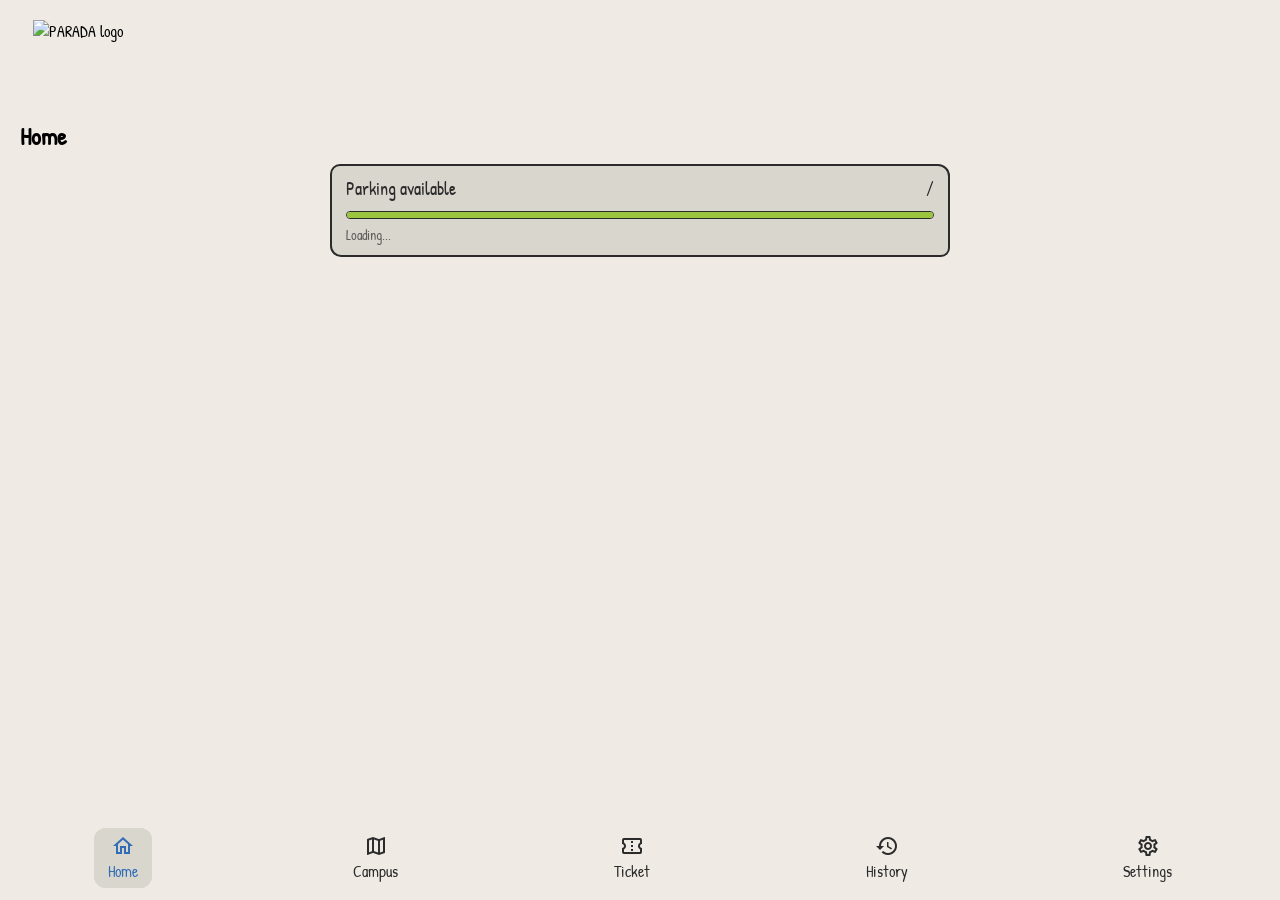
==== index.html @ 35dd61c4 "20" ====
<!DOCTYPE html>
    <head>
        <title>PARADA: Parking Reservation System</title>

        <link rel="stylesheet" href="Design.css">
        <link href="https://fonts.googleapis.com/css2?family=Gochi+Hand&family=Patrick+Hand&display=swap" rel="stylesheet">
        <link rel="stylesheet" href="https://cdnjs.cloudflare.com/ajax/libs/font-awesome/7.3.1/css/all.min.css" crossorigin="anonymous" referrerpolicy="no-referrer">
        <link rel="stylesheet" href="https://fonts.googleapis.com/icon?family=Material+Icons+Outlined">
        <link rel="stylesheet" href="https://fonts.googleapis.com/icon?family=Material+Icons">
        <link rel="icon" type="image/png" href="img/Parada.png">
        <script src="Data.js"></script>

    </head>

    <body>
        <!--HEADER-->
        <div class="header">
            <div class="logo">
                <img src="Parada_icon.png" alt="PARADA logo ">
            </div>
            <div class="notif">
                <i class="fa-regular fa-bell"></i>
            </div>
        </div>

        <!-- MAIN MENU -->
        <main>
            <section id="home" class="page pageActive">
            <h1>Home</h1>
            <div class="slotCard" id="slotCard">
                <div class="slotTop">
                    <span>Parking available</span>
                    <span class="slotCount">
                        <b id="slotAvailable"></b>/<span id="slotTotal"></span>
                    </span>
                </div>
                <div class="slotBar">
                    <div class="slotBarFill" id="slotBarFill"></div>
                </div>
                <span class="slotStatus" id="slotStatus">Loading...</span>
            </div>
        </section>

        <section id="campus" class="page">
            <h1>Campus</h1>
        </section>

        <section id="ticket" class="page">
            <h1>Ticket</h1>
        </section>

        <section id="history" class="page">
            <h1>History</h1>
        </section>

        <section id="settings" class="page">
            <h1>Settings</h1>
        </section>
    </main>

        <!-- NAV BABA -->
    <div class="navLinks">
        <nav>
            <ul>
                <li class="activeNav home">
                    <a href="#home" data-target="home">
                        <i class="material-icons-outlined">home</i>
                        <span>Home</span>
                    </a>
                </li>

                <li class="campus">
                    <a href="#campus" data-target="campus">
                        <i class="material-icons-outlined">map</i>
                        <span>Campus</span>
                    </a>
                </li>

                <li class="ticket">
                    <a href="#ticket" data-target="ticket">
                        <i class="material-icons-outlined">confirmation_number</i>
                        <span>Ticket</span>
                    </a>
                </li>

                <li class="history">
                    <a href="#history" data-target="history">
                        <i class="material-icons-outlined">history</i>
                        <span>History</span>
                    </a>
                </li>

                <li class="settings">
                    <a href="#settings" data-target="settings">
                        <i class="material-icons-outlined">settings</i>
                        <span>Settings</span>
                    </a>
                </li>
            </ul>
        </nav>
    </div>
    </body>
</html>
---- Design.css ----
/* COLOR */
:root {
    --bg: #EFEBE4;
    --warmGray: #D9D6CE;
    --outline: #2B2B2B;
    --blue: #2F6DB5;
    --green: #9BC53D;
    --orange: #E8821E;
    --lightGreen: #DDEBB5;
    --red: #F3C9C4;    /* Para ma-call yung color: "var(--color name here)" */
}

/* MAIN */
* {
    margin: 0;
    padding: 0;
    box-sizing: border-box;
}

html {
    scroll-behavior: smooth;
}

body {
    font-family: 'Patrick Hand', cursive;
    background-color: var(--bg);
}

/* HEADER*/
.header {
    display: flex;
    flex-direction: row;
    justify-content: space-between;
    align-items: center;
    margin: 20px;
    padding: 0;
}

.header .logo {
    margin-left: 13px;
}

.header .logo img {
    height: 80px;
    width: auto;
    display: block;
}

.header .notif {
    padding: 13px;
    font-size: larger;
}

/* PAGE */
.page {
    display: none;
}

.pageActive {
    display: block;
}

main {
    padding: 0 20px 100px;
}

/* NAV BABA */
nav {
    display: flex;
    position: fixed;
    bottom: 0;
    left: 0;
    width: 100%;
    gap: 20px;
    padding: 12px 0;
    justify-content: center;
    background-color: var(--bg);
}

nav ul {
    display: flex;
    flex-direction: row;
    align-items: center;
    justify-content: space-between;
    width: 100%;
}

nav li {
    display: flex;
    list-style: none;
    margin: auto;
}

.navLinks a {
    display: inline-flex;
    flex-direction: column;
    align-items: center;
    gap: 2px;
    padding: 6px 14px;
    border-radius: 12px;
    text-decoration: none;
    color: var(--outline);
}

.navLinks a:hover{
    color: var(--blue);
    background-color: var(--warmGray);
}

.navLinks a:hover i{
    font-family: 'Material Icons';
}

.navLinks li.activeNav a {
    color: var(--blue);
    background-color: var(--warmGray);
    border-radius: 12px;
}

.activeNav {
    color: var(--blue);
    background-color: var(--warmGray);
    border-radius: 12px;
}

/* HOME */
.slotCard {
    padding: 10px 14px;
    background-color: var(--warmGray);
    border: 2px solid var(--outline);
    border-radius: 10px 12px 9px 11px;
    width: 50%;
    min-width: 260px;
    margin: 12px auto 0;
}

.slotTop {
    display: flex;
    justify-content: space-between;
    align-items: baseline;
    font-size: 1.1rem;
    color: var(--outline);
}

.slotCount b {
    font-family: 'Gochi Hand', cursive;
    font-size: 1.5rem;
    font-weight: normal;
}

.slotBar {
    height: 8px;
    margin: 6px 0 4px;
    background-color: var(--bg);
    border: 1.5px solid var(--outline);
    border-radius: 4px;
    overflow: hidden;
}

.slotBarFill {
    height: 100%;
    background-color: var(--green);
}

.slotStatus {
    font-size: 0.9rem;
    color: var(--outline);
    opacity: 0.7;
}

.slotCard.low .slotBarFill  { background-color: var(--orange); }
.slotCard.full              { background-color: var(--red); }
.slotCard.full .slotBarFill { background-color: var(--outline); }
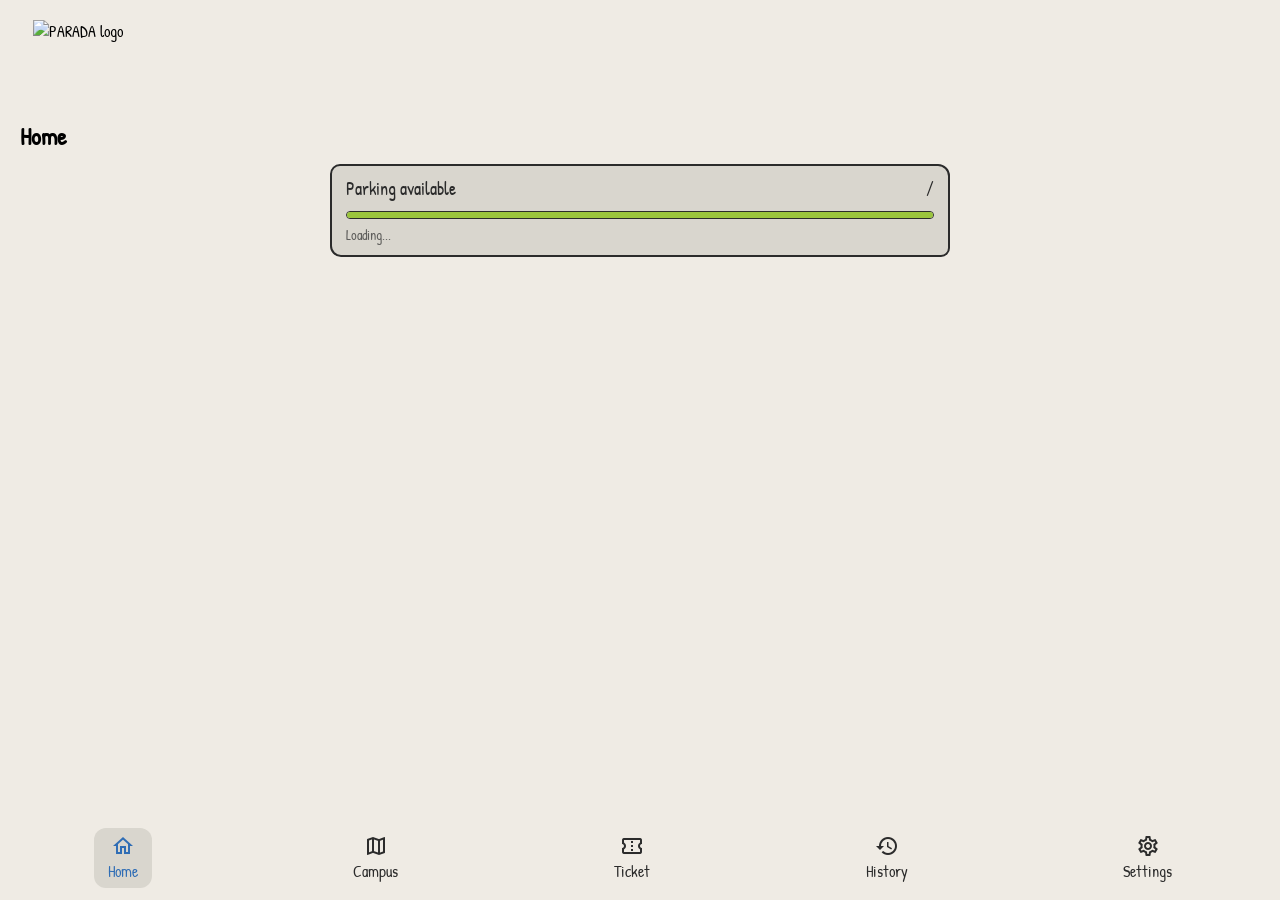
==== commit eb6d1016: "21" ====
--- a/index.html
+++ b/index.html
@@ -62,35 +62,35 @@
     <div class="navLinks">
         <nav>
             <ul>
-                <li class="activeNav home">
+                <li class="navAct activeNav home">
                     <a href="#home" data-target="home">
                         <i class="material-icons-outlined">home</i>
                         <span>Home</span>
                     </a>
                 </li>
 
-                <li class="campus">
+                <li class="navAct campus">
                     <a href="#campus" data-target="campus">
                         <i class="material-icons-outlined">map</i>
                         <span>Campus</span>
                     </a>
                 </li>
 
-                <li class="ticket">
+                <li class="navAct ticket">
                     <a href="#ticket" data-target="ticket">
                         <i class="material-icons-outlined">confirmation_number</i>
                         <span>Ticket</span>
                     </a>
                 </li>
 
-                <li class="history">
+                <li class="navAct history">
                     <a href="#history" data-target="history">
                         <i class="material-icons-outlined">history</i>
                         <span>History</span>
                     </a>
                 </li>
 
-                <li class="settings">
+                <li class="navAct settings">
                     <a href="#settings" data-target="settings">
                         <i class="material-icons-outlined">settings</i>
                         <span>Settings</span>
--- a/Design.css
+++ b/Design.css
@@ -111,13 +111,7 @@
     font-family: 'Material Icons';
 }
 
-.navLinks li.activeNav a {
-    color: var(--blue);
-    background-color: var(--warmGray);
-    border-radius: 12px;
-}
-
-.activeNav {
+.navLinks .activeNav a {
     color: var(--blue);
     background-color: var(--warmGray);
     border-radius: 12px;
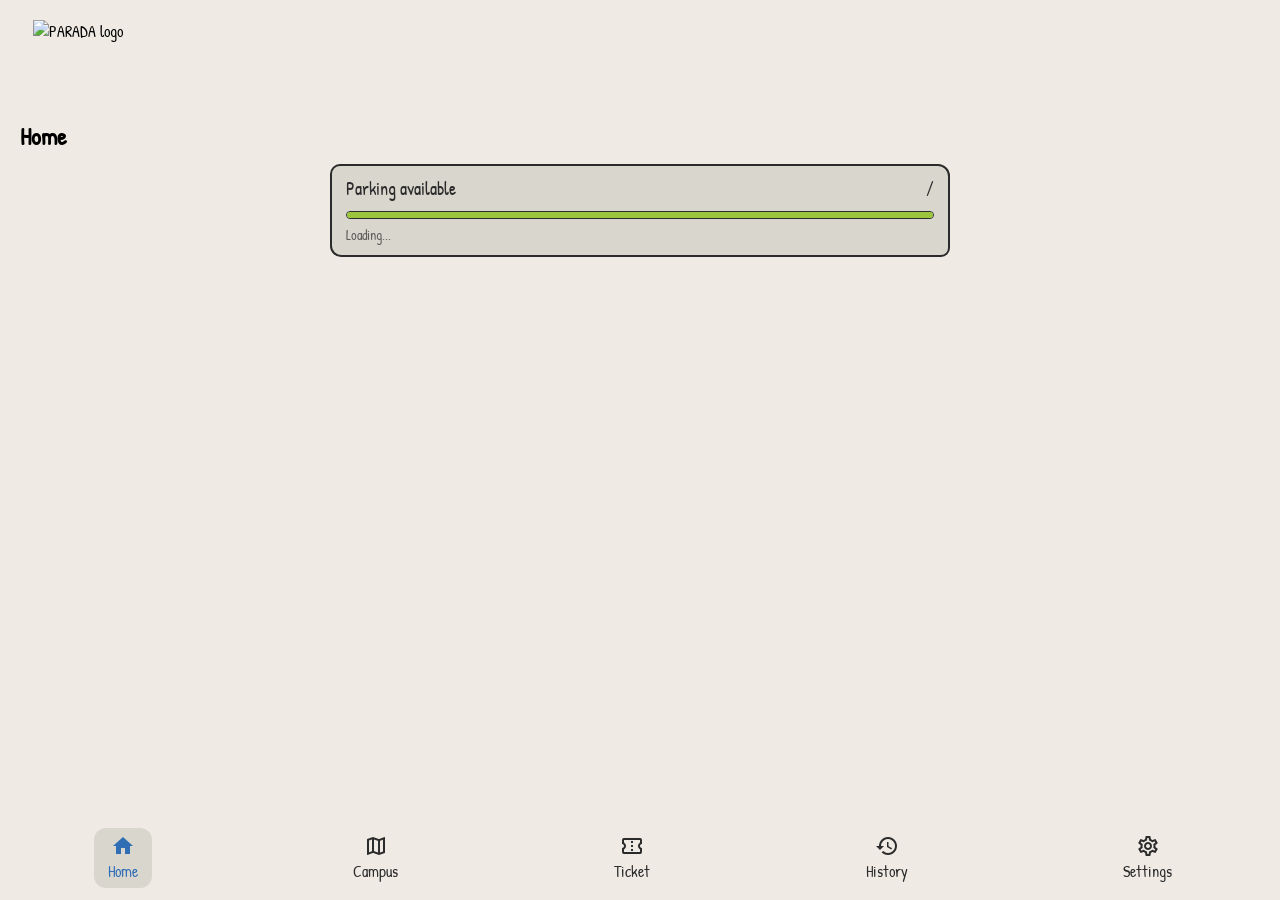
==== commit d1866b7e: "25" ====
--- a/index.html
+++ b/index.html
@@ -59,45 +59,26 @@
     </main>
 
         <!-- NAV BABA -->
-    <div class="navLinks">
-        <nav>
-            <ul>
-                <li class="navAct activeNav home">
-                    <a href="#home" data-target="home">
-                        <i class="material-icons-outlined">home</i>
-                        <span>Home</span>
-                    </a>
-                </li>
-
-                <li class="navAct campus">
-                    <a href="#campus" data-target="campus">
-                        <i class="material-icons-outlined">map</i>
-                        <span>Campus</span>
-                    </a>
-                </li>
-
-                <li class="navAct ticket">
-                    <a href="#ticket" data-target="ticket">
-                        <i class="material-icons-outlined">confirmation_number</i>
-                        <span>Ticket</span>
-                    </a>
-                </li>
-
-                <li class="navAct history">
-                    <a href="#history" data-target="history">
-                        <i class="material-icons-outlined">history</i>
-                        <span>History</span>
-                    </a>
-                </li>
-
-                <li class="navAct settings">
-                    <a href="#settings" data-target="settings">
-                        <i class="material-icons-outlined">settings</i>
-                        <span>Settings</span>
-                    </a>
-                </li>
-            </ul>
-        </nav>
-    </div>
+<div class="navLinks">
+  <nav>
+    <ul>
+      <li class="navAct activeNav home">
+        <a href="#home" data-target="home"><i class="material-icons-outlined">home</i><span>Home</span></a>
+      </li>
+      <li class="navAct campus">
+        <a href="#campus" data-target="campus"><i class="material-icons-outlined">map</i><span>Campus</span></a>
+      </li>
+      <li class="navAct ticket">
+        <a href="#ticket" data-target="ticket"><i class="material-icons-outlined">confirmation_number</i><span>Ticket</span></a>
+      </li>
+      <li class="navAct history">
+        <a href="#history" data-target="history"><i class="material-icons-outlined">history</i><span>History</span></a>
+      </li>
+      <li class="navAct settings">
+        <a href="#settings" data-target="settings"><i class="material-icons-outlined">settings</i><span>Settings</span></a>
+      </li>
+    </ul>
+  </nav>
+</div>
     </body>
 </html>
--- a/Design.css
+++ b/Design.css
@@ -92,29 +92,27 @@
 }
 
 .navLinks a {
-    display: inline-flex;
-    flex-direction: column;
-    align-items: center;
-    gap: 2px;
-    padding: 6px 14px;
-    border-radius: 12px;
-    text-decoration: none;
-    color: var(--outline);
+  display: inline-flex;
+  flex-direction: column;
+  align-items: center;
+  gap: 2px;
+  padding: 6px 14px;
+  border-radius: 12px;
+  text-decoration: none;
+  color: var(--outline);
 }
-
-.navLinks a:hover{
-    color: var(--blue);
-    background-color: var(--warmGray);
+.navLinks a:hover {
+  color: var(--blue);
+  background-color: var(--warmGray);
 }
-
-.navLinks a:hover i{
-    font-family: 'Material Icons';
+.navLinks a:hover i,
+.navLinks .activeNav a i {
+  font-family: 'Material Icons';
 }
-
 .navLinks .activeNav a {
-    color: var(--blue);
-    background-color: var(--warmGray);
-    border-radius: 12px;
+  color: var(--blue);
+  background-color: var(--warmGray);
+  border-radius: 12px;
 }
 
 /* HOME */
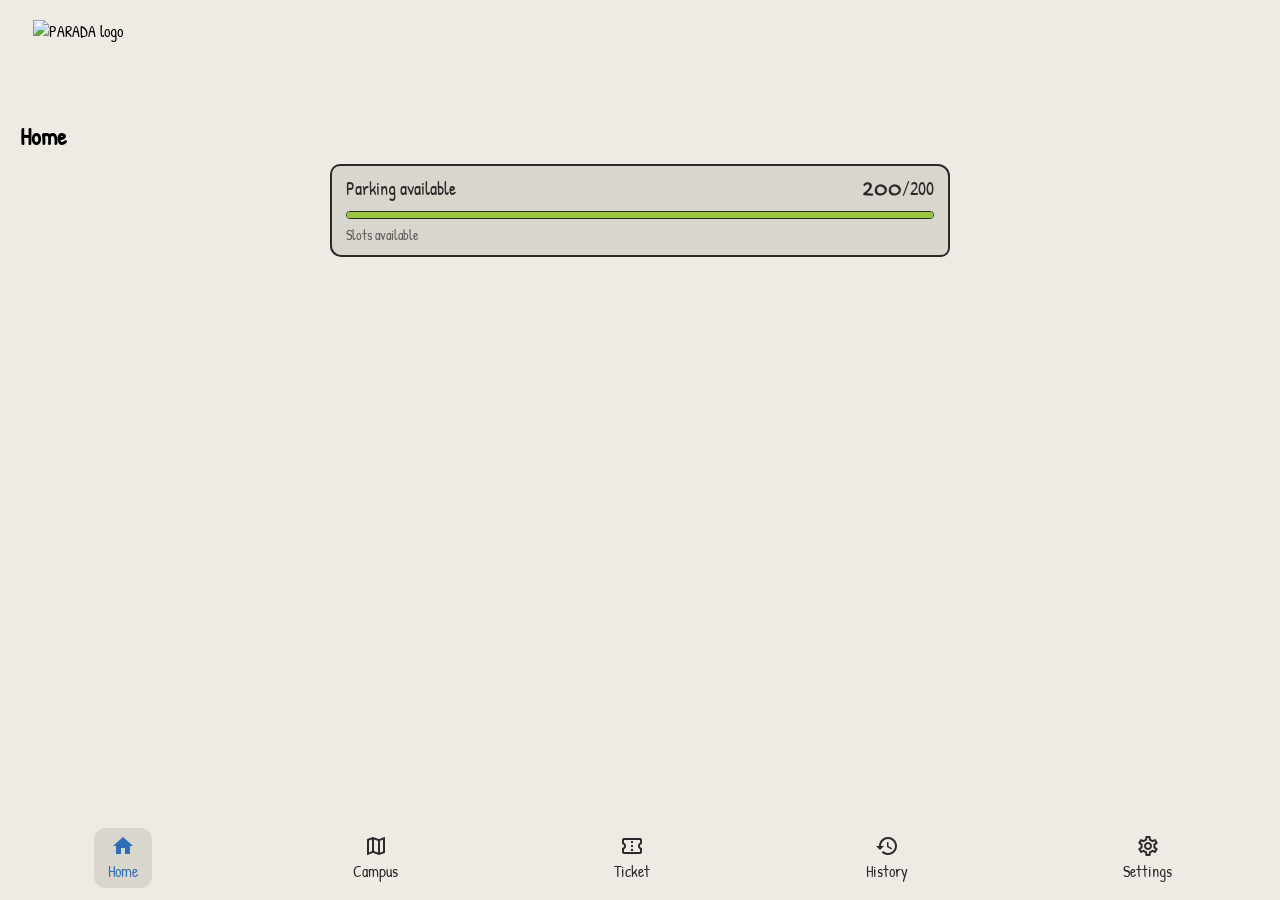
==== commit a5e53233: "new update" ====
--- a/index.html
+++ b/index.html
@@ -8,7 +8,6 @@
         <link rel="stylesheet" href="https://fonts.googleapis.com/icon?family=Material+Icons+Outlined">
         <link rel="stylesheet" href="https://fonts.googleapis.com/icon?family=Material+Icons">
         <link rel="icon" type="image/png" href="img/Parada.png">
-        <script src="Data.js"></script>
 
     </head>
 
@@ -80,5 +79,6 @@
     </ul>
   </nav>
 </div>
+  <script src="Data.js"></script>
     </body>
-</html>
+</html>
--- a/Design.css
+++ b/Design.css
@@ -92,27 +92,38 @@
 }
 
 .navLinks a {
-  display: inline-flex;
-  flex-direction: column;
-  align-items: center;
-  gap: 2px;
-  padding: 6px 14px;
-  border-radius: 12px;
-  text-decoration: none;
-  color: var(--outline);
+    display: inline-flex;
+    flex-direction: column;
+    align-items: center;
+    gap: 2px;
+    padding: 6px 14px;
+    border-radius: 12px;
+    text-decoration: none;
+    color: var(--outline);
 }
-.navLinks a:hover {
-  color: var(--blue);
-  background-color: var(--warmGray);
+
+.navLinks a:hover{
+    color: var(--blue);
+    background-color: var(--warmGray);
 }
-.navLinks a:hover i,
-.navLinks .activeNav a i {
-  font-family: 'Material Icons';
+
+.navLinks a:hover i, .navLinks .activeNav a i {
+    font-family: 'Material Icons';
 }
+
 .navLinks .activeNav a {
-  color: var(--blue);
-  background-color: var(--warmGray);
-  border-radius: 12px;
+    color: var(--blue);
+    background-color: var(--warmGray);
+    border-radius: 12px;
+}
+
+.navLinks li.activeNav a {
+    color: var(--blue);
+    background-color: var(--warmGray);
+}
+
+.navLinks li.activeNav a i {
+    font-family: 'Material Icons';
 }
 
 /* HOME */
@@ -163,4 +174,3 @@
 .slotCard.low .slotBarFill  { background-color: var(--orange); }
 .slotCard.full              { background-color: var(--red); }
 .slotCard.full .slotBarFill { background-color: var(--outline); }
-
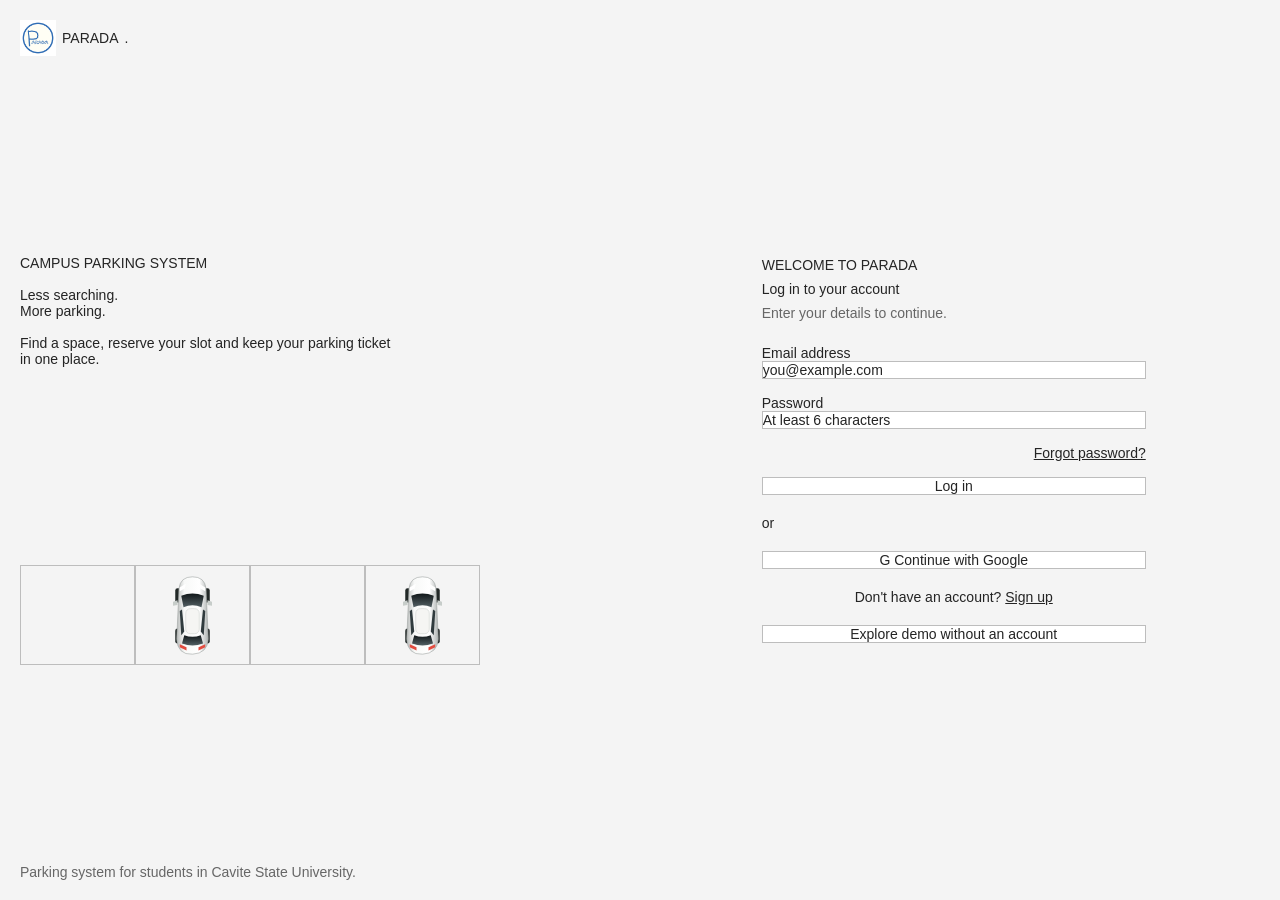
==== commit d8fec00b: "Add files via upload" ====
--- a/index.html
+++ b/index.html
@@ -1,84 +1,137 @@
 <!DOCTYPE html>
-    <head>
-        <title>PARADA: Parking Reservation System</title>
-
-        <link rel="stylesheet" href="Design.css">
-        <link href="https://fonts.googleapis.com/css2?family=Gochi+Hand&family=Patrick+Hand&display=swap" rel="stylesheet">
-        <link rel="stylesheet" href="https://cdnjs.cloudflare.com/ajax/libs/font-awesome/7.3.1/css/all.min.css" crossorigin="anonymous" referrerpolicy="no-referrer">
-        <link rel="stylesheet" href="https://fonts.googleapis.com/icon?family=Material+Icons+Outlined">
-        <link rel="stylesheet" href="https://fonts.googleapis.com/icon?family=Material+Icons">
-        <link rel="icon" type="image/png" href="img/Parada.png">
-
-    </head>
-
-    <body>
-        <!--HEADER-->
-        <div class="header">
-            <div class="logo">
-                <img src="Parada_icon.png" alt="PARADA logo ">
-            </div>
-            <div class="notif">
-                <i class="fa-regular fa-bell"></i>
+<html lang="en">
+<head>
+    <meta charset="UTF-8">
+    <meta name="viewport" content="width=device-width, initial-scale=1.0">
+    <title>PARADA | Campus Parking</title>
+    <link rel="stylesheet" href="tailwind.css">
+    <link rel="stylesheet" href="Design.css">
+    <link rel="icon" href="img/logo.png" type="image/png">
+    <script defer src="Data.js"></script>
+    <script type="module" src="Firebase.js"></script>
+</head>
+<body>
+    <!-- LOGIN AND SIGN UP -->
+    <section id="authPage" class="authLayout min-h-screen p-5">
+        <div class="authArt flex flex-col justify-between">
+            <div class="brand"><img src="img/logo.png" alt=""> PARADA<span>.</span></div>
+            <div><span class="eyebrow">CAMPUS PARKING SYSTEM</span><h1 class="mt-4">Less searching.<br>More parking.</h1><p class="mt-4 max-w-sm">Find a space, reserve your slot and keep your parking ticket in one place.</p></div>
+            <div class="authParking"><div></div><div><img src="img/car.svg" alt=""></div><div></div><div><img src="img/car.svg" alt=""></div></div>
+            <p class="muted">Parking system for students in Cavite State University.</p>
+        </div>
+        <div class="authForm p-5">
+            <div class="max-w-sm w-full mx-auto">
+                <div class="brand mb-8 authMobile"><img src="img/logo.png" alt=""> PARADA<span>.</span></div>
+                <p class="eyebrow">WELCOME TO PARADA</p>
+                <h2 id="authTitle" class="mt-2">Log in to your account</h2>
+                <p id="authSubtitle" class="muted mt-2 mb-6">Enter your details to continue.</p>
+                <form id="authForm" class="grid gap-4">
+                    <label id="nameField" hidden>Full name<input id="authName" autocomplete="name" maxlength="60" placeholder="Juan Dela Cruz"></label>
+                    <label>Email address<input id="authEmail" type="email" required autocomplete="email" placeholder="you@example.com"></label>
+                    <label>Password<input id="authPassword" type="password" required minlength="6" autocomplete="current-password" placeholder="At least 6 characters"></label>
+                    <button type="button" id="resetPassword" class="textLink justify-self-end">Forgot password?</button>
+                    <button id="authSubmit" class="primaryBtn" type="submit">Log in</button>
+                </form>
+                <div class="orLine my-5">or</div>
+                <button id="googleBtn" class="whiteBtn w-full" type="button"><span class="googleG">G</span> Continue with Google</button>
+                <p id="authMessage" class="formMessage mt-3" role="status"></p>
+                <p class="mt-5 text-center"><span id="authPrompt">Don't have an account?</span> <button id="toggleAuth" class="textLink" type="button">Sign up</button></p>
+                <button id="demoBtn" class="demoBtn w-full mt-5" type="button">Explore demo without an account</button>
             </div>
         </div>
+    </section>
 
-        <!-- MAIN MENU -->
+    <!-- HEADER -->
+    <div id="app" hidden class="appShell max-w-[1500px] mx-auto p-3 sm:p-5 lg:p-7">
+        <header class="header flex items-center justify-between gap-3">
+            <a href="#dashboard" class="brand"><img src="img/logo.png" alt=""> PARADA<span>.</span></a>
+            <nav class="navLinks" aria-label="Main navigation">
+                <a class="navAct" href="#dashboard" data-target="dashboard"><span class="navIcon">▦</span>Dashboard</a>
+                <a class="navAct" href="#campus" data-target="campus"><span class="navIcon">⌖</span>Campus</a>
+                <a class="navAct" href="#ticket" data-target="ticket"><span class="navIcon">▤</span>Ticket</a>
+                <a class="navAct" href="#history" data-target="history"><span class="navIcon">◷</span>History</a>
+                <a class="navAct" href="#settings" data-target="settings"><span class="navIcon">⚙</span>Settings</a>
+            </nav>
+            <div class="flex items-center gap-3 relative">
+                <button id="notifBtn" class="circleBtn relative" aria-label="Notifications" aria-expanded="false"><svg width="22" height="22" viewBox="0 0 24 24" fill="none" stroke="currentColor" stroke-width="1.6"><path d="M18 8a6 6 0 0 0-12 0c0 7-3 7-3 9h18c0-2-3-2-3-9M10 21h4" stroke-linecap="round" stroke-linejoin="round"/></svg><span id="notifDot" class="notifDot" hidden></span></button>
+                <button id="profileBtn" class="profile flex items-center gap-2" aria-label="Open settings"><span id="avatar" class="avatar">P</span><span class="profileText text-left"><b id="headerName">Guest</b><small id="headerRole">Parking user</small></span></button>
+                <div id="notifPanel" class="notifPanel" hidden><h3 class="mb-3">Notifications</h3><div id="notifList"></div></div>
+            </div>
+        </header>
+        <div class="flex justify-end mt-2"><button id="logoutBtn" class="textLink">Log out</button></div>
+        <div id="demoBanner" class="demoBanner" hidden>Demo mode · sample parking data stored on this browser. <button id="exitDemo" class="textLink">Back to login</button></div>
+        <p id="appMessage" class="formMessage" role="status"></p>
+
+        <!-- DASHBOARD -->
         <main>
-            <section id="home" class="page pageActive">
-            <h1>Home</h1>
-            <div class="slotCard" id="slotCard">
-                <div class="slotTop">
-                    <span>Parking available</span>
-                    <span class="slotCount">
-                        <b id="slotAvailable"></b>/<span id="slotTotal"></span>
-                    </span>
+            <section id="dashboard" class="page">
+                <div class="pageHeading flex flex-wrap items-end justify-between gap-3">
+                    <div><p class="eyebrow">YOUR CAMPUS, YOUR SPACE</p><h1 id="greeting">Good morning!</h1><p class="muted">Here's what's happening with campus parking today.</p></div>
+                    <div class="dateBadge"><span>◷</span> <span id="todayDate"></span></div>
                 </div>
-                <div class="slotBar">
-                    <div class="slotBarFill" id="slotBarFill"></div>
+                <div class="dashboardGrid grid gap-4">
+                    <div class="panel parkingPanel">
+                        <div class="flex items-start justify-between gap-3 mb-4"><div><h2>Campus parking</h2><p class="muted mt-1">Select an available space to get started.</p></div><span class="liveBadge"><span></span><span id="liveLabel">Demo</span></span></div>
+                        <div id="zoneTabs" class="grid grid-cols-4 gap-2 mb-3"></div>
+                        <div class="parkingLot">
+                            <div class="lotHeader flex items-center justify-between gap-2"><span id="zoneName">Zone A</span><span id="zoneAvailability" class="muted"></span></div>
+                            <div id="parkingRows"></div>
+                            <div class="lotFooter"><span>← ENTRY</span><span>EXIT →</span></div>
+                        </div>
+                        <div class="legend flex flex-wrap gap-4 mt-4"><span><i class="legendFree"></i>Available</span><span><i class="legendOccupied"></i>Occupied</span><span><i class="legendSelected"></i>Selected</span></div>
+                    </div>
+                    <div class="grid gap-4 content-start">
+                        <div class="panel overviewPanel">
+                            <div class="flex justify-between items-center"><h2>Parking overview</h2><span class="muted">•••</span></div>
+                            <div class="flex items-end gap-2 mt-4"><strong id="slotAvailable" class="bigNumber">0</strong><span class="muted mb-1">/ <span id="slotTotal">0</span> spaces free</span></div>
+                            <div id="slotBarFill" class="slotBar my-3"></div>
+                            <div class="grid grid-cols-2 gap-2"><div class="miniCard"><p class="muted">Available</p><b id="availableCount">0</b></div><div class="miniCard"><p class="muted">Occupied</p><b id="occupiedCount">0</b></div></div>
+                        </div>
+                        <div class="panel bookingPanel">
+                            <h2>Book your parking</h2><p class="muted mt-1 mb-4">Reserve a space for your current visit.</p>
+                            <form id="bookingForm" class="grid gap-3">
+                                <div class="selectedInfo flex items-center justify-between gap-2"><span class="muted">Selected space</span><b id="selectedSlot">Select a slot</b></div>
+                                <label>Plate number<input id="plate" required maxlength="12" placeholder="ABC 1234" autocomplete="off"></label>
+                                <div class="grid grid-cols-2 gap-2"><label>Vehicle<select id="vehicle"><option>Car</option><option>Motorcycle</option></select></label><label>Expected exit<input id="exitTime" type="time" required></label></div>
+                                <button id="bookBtn" class="primaryBtn" type="submit" disabled>Reserve parking <span>→</span></button>
+                                <p id="bookingHint" class="muted">Choose a free slot on the parking map.</p>
+                            </form>
+                        </div>
+                    </div>
+                    <div class="panel currentPanel flex flex-wrap items-center justify-between gap-4"><div><p class="eyebrow">YOUR RESERVATION</p><h2 class="mt-1" id="currentTitle">No active ticket</h2><p class="muted mt-1" id="currentDetail">Your parking details will appear here.</p></div><a href="#ticket" class="whiteBtn">View ticket →</a></div>
                 </div>
-                <span class="slotStatus" id="slotStatus">Loading...</span>
-            </div>
-        </section>
+            </section>
 
-        <section id="campus" class="page">
-            <h1>Campus</h1>
-        </section>
+            
+            <!-- CAMPUS -->
+            <section id="campus" class="page" hidden>
+                <h1 class="mt-6 mb-4">Campus</h1>
+                <!-- TODO: Build this page. -->
+                <p>Page under development.</p>
+            </section>
 
-        <section id="ticket" class="page">
-            <h1>Ticket</h1>
-        </section>
-
-        <section id="history" class="page">
-            <h1>History</h1>
-        </section>
-
-        <section id="settings" class="page">
-            <h1>Settings</h1>
-        </section>
-    </main>
-
-        <!-- NAV BABA -->
-<div class="navLinks">
-  <nav>
-    <ul>
-      <li class="navAct activeNav home">
-        <a href="#home" data-target="home"><i class="material-icons-outlined">home</i><span>Home</span></a>
-      </li>
-      <li class="navAct campus">
-        <a href="#campus" data-target="campus"><i class="material-icons-outlined">map</i><span>Campus</span></a>
-      </li>
-      <li class="navAct ticket">
-        <a href="#ticket" data-target="ticket"><i class="material-icons-outlined">confirmation_number</i><span>Ticket</span></a>
-      </li>
-      <li class="navAct history">
-        <a href="#history" data-target="history"><i class="material-icons-outlined">history</i><span>History</span></a>
-      </li>
-      <li class="navAct settings">
-        <a href="#settings" data-target="settings"><i class="material-icons-outlined">settings</i><span>Settings</span></a>
-      </li>
-    </ul>
-  </nav>
-</div>
-  <script src="Data.js"></script>
-    </body>
-</html>+            <!-- TICKET -->
+            <section id="ticket" class="page" hidden>
+                <div class="pageHeading"><p class="eyebrow">YOUR PARKING PASS</p><h1>Ticket</h1><p class="muted">View or manage your current reservation.</p></div>
+                <div class="panel">
+                    <p id="ticketContent">No active ticket.</p>
+                    <!-- TODO: Add the ticket details and reservation controls. -->
+                </div>
+            </section>
+            <!-- HISTORY -->
+            <section id="history" class="page" hidden>
+                <h1 class="mt-6 mb-4">History</h1>
+                <!-- TODO: Build this page. -->
+                <p>Page under development.</p>
+            </section>
+            <!-- SETTINGS -->
+            <section id="settings" class="page" hidden>
+                <h1 class="mt-6 mb-4">Settings</h1>
+                <!-- TODO: Build this page. -->
+                <p>Page under development.</p>
+            </section>
+        </main>
+        <footer class="footer flex flex-wrap justify-between gap-2"><span>PARADA · Campus parking system</span><span>Student prototype</span></footer>
+    </div>
+</body>
+</html>
--- a/Design.css
+++ b/Design.css
@@ -1,176 +1,83 @@
-/* COLOR */
+/* PARADA – starter CSS
+   Layout and basic usability only. Finish the TODO sections yourself. */
 :root {
-    --bg: #EFEBE4;
-    --warmGray: #D9D6CE;
-    --outline: #2B2B2B;
-    --blue: #2F6DB5;
-    --green: #9BC53D;
-    --orange: #E8821E;
-    --lightGreen: #DDEBB5;
-    --red: #F3C9C4;    /* Para ma-call yung color: "var(--color name here)" */
+    --bg: #f4f4f4;
+    --ink: #242424;
+    --line: #bdbdbd;
+    /* TODO: choose and add your theme colors */
 }
-
-/* MAIN */
-* {
-    margin: 0;
-    padding: 0;
-    box-sizing: border-box;
+[hidden] { display: none !important; }
+body { margin: 0; color: var(--ink); background: var(--bg); font: 14px Arial, sans-serif; }
+button, a { cursor: pointer; }
+button:disabled { cursor: not-allowed; opacity: .55; }
+button:focus-visible, a:focus-visible, input:focus-visible, select:focus-visible { outline: 2px solid #555; outline-offset: 3px; }
+.muted { color: #666; }
+.brand { display: flex; align-items: center; gap: 6px; white-space: nowrap; }
+.brand img { width: 36px; height: 36px; }
+/* CSS-1: Header, nav links, active and hover styles */
+.header { padding: 8px; }
+.navLinks { display: flex; gap: 12px; }
+.navAct.activeNav { text-decoration: underline; }
+.navIcon { display: none; }
+.profileText b, .profileText small { display: block; }
+.notifPanel { position: absolute; right: 0; top: 100%; z-index: 10; width: min(300px, 85vw); background: white; border: 1px solid var(--line); }
+.notifDot { position: absolute; right: 0; top: 0; width: 7px; height: 7px; background: #555; }
+/* CSS-2: Panels, headings, mini cards, badges, spacing */
+.pageHeading { margin: 18px 0; }
+.dashboardGrid { grid-template-columns: minmax(0, 1.75fr) minmax(280px, 1fr); }
+.panel { min-width: 0; border: 1px solid var(--line); padding: 8px; }
+.currentPanel { grid-column: 1 / -1; }
+/* CSS-3: Buttons. Only basic outlines are provided. Add color, padding,
+   radius, size, hover, active and disabled design. */
+.primaryBtn, .whiteBtn, .dangerBtn, .demoBtn, .zoneBtn, .circleBtn, .profile {
+    border: 1px solid var(--line);
+    background: white;
 }
-
-html {
-    scroll-behavior: smooth;
+.zoneBtn.activeZone { text-decoration: underline; }
+.textLink { text-decoration: underline; }
+/* CSS-4: Forms. Tailwind resets native input styling, so keep a basic border. */
+label { display: block; }
+input:not([type=checkbox]), select { display: block; width: 100%; min-width: 0; border: 1px solid var(--line); background: white; }
+/* CSS-5: Parking grid – layout is supplied, improve all visual states. */
+.parkingLot { border: 1px solid var(--line); }
+.parkingRow { display: grid; grid-template-columns: repeat(8, minmax(0, 1fr)); }
+.parkingSlot { min-width: 0; height: 95px; position: relative; border: 1px solid var(--line); display: flex; align-items: center; justify-content: center; }
+.parkingSlot.selected { outline: 2px solid #555; outline-offset: -2px; }
+.parkingSlot img { width: 65%; height: 82%; object-fit: contain; }
+.parkingSlot.occupied small { position: absolute; bottom: 1px; font-size: 9px; }
+.road { height: 22px; text-align: center; }
+.lotFooter { display: flex; justify-content: space-between; }
+.legend i { display: inline-block; width: 12px; height: 12px; border: 1px solid #555; }
+.legendOccupied { background: #999; }
+.legendSelected { background: #ddd; }
+.slotBar { display: grid; grid-template-columns: repeat(24, minmax(0,1fr)); gap: 2px; }
+.slotBar span { height: 28px; border: 1px solid var(--line); }
+.slotBar span.filled { background: #777; }
+/* CSS-6: Login layout, form messages and other details. */
+.authLayout { display: grid; grid-template-columns: 1fr 1fr; gap: 15px; }
+.authArt { min-height: 500px; }
+.authForm { display: grid; align-items: center; }
+.authMobile { display: none; }
+.authParking { display: grid; grid-template-columns: repeat(4,1fr); max-width: 460px; }
+.authParking div { height: 100px; border: 1px solid var(--line); display: grid; place-items: center; }
+.authParking img { height: 85px; }
+.formMessage { color: #8b3029; }
+.formMessage:empty { display: none; }
+.formMessage.success { color: #32643c; }
+/* CSS-7: Build the Campus, Ticket, History and Settings page styles. */
+/* CSS-8: Responsive layout foundation. Improve mobile spacing and buttons. */
+@media (max-width: 950px) {
+    .dashboardGrid { grid-template-columns: minmax(0,1fr); }
+    .currentPanel { grid-column: auto; }
+    .profileText { display: none; }
 }
-
-body {
-    font-family: 'Patrick Hand', cursive;
-    background-color: var(--bg);
+@media (max-width: 700px) {
+    .navLinks { position: fixed; bottom: 0; left: 0; right: 0; background: white; z-index: 20; justify-content: space-around; padding: 8px 2px; gap: 2px; }
+    .navAct { font-size: 10px; text-align: center; }
+    .navIcon { display: block; }
+    .appShell { padding-bottom: 60px; }
+    .parkingSlot { height: 70px; }
+    .authLayout { grid-template-columns: 1fr; }
+    .authArt { display: none; }
+    .authMobile { display: flex; }
 }
-
-/* HEADER*/
-.header {
-    display: flex;
-    flex-direction: row;
-    justify-content: space-between;
-    align-items: center;
-    margin: 20px;
-    padding: 0;
-}
-
-.header .logo {
-    margin-left: 13px;
-}
-
-.header .logo img {
-    height: 80px;
-    width: auto;
-    display: block;
-}
-
-.header .notif {
-    padding: 13px;
-    font-size: larger;
-}
-
-/* PAGE */
-.page {
-    display: none;
-}
-
-.pageActive {
-    display: block;
-}
-
-main {
-    padding: 0 20px 100px;
-}
-
-/* NAV BABA */
-nav {
-    display: flex;
-    position: fixed;
-    bottom: 0;
-    left: 0;
-    width: 100%;
-    gap: 20px;
-    padding: 12px 0;
-    justify-content: center;
-    background-color: var(--bg);
-}
-
-nav ul {
-    display: flex;
-    flex-direction: row;
-    align-items: center;
-    justify-content: space-between;
-    width: 100%;
-}
-
-nav li {
-    display: flex;
-    list-style: none;
-    margin: auto;
-}
-
-.navLinks a {
-    display: inline-flex;
-    flex-direction: column;
-    align-items: center;
-    gap: 2px;
-    padding: 6px 14px;
-    border-radius: 12px;
-    text-decoration: none;
-    color: var(--outline);
-}
-
-.navLinks a:hover{
-    color: var(--blue);
-    background-color: var(--warmGray);
-}
-
-.navLinks a:hover i, .navLinks .activeNav a i {
-    font-family: 'Material Icons';
-}
-
-.navLinks .activeNav a {
-    color: var(--blue);
-    background-color: var(--warmGray);
-    border-radius: 12px;
-}
-
-.navLinks li.activeNav a {
-    color: var(--blue);
-    background-color: var(--warmGray);
-}
-
-.navLinks li.activeNav a i {
-    font-family: 'Material Icons';
-}
-
-/* HOME */
-.slotCard {
-    padding: 10px 14px;
-    background-color: var(--warmGray);
-    border: 2px solid var(--outline);
-    border-radius: 10px 12px 9px 11px;
-    width: 50%;
-    min-width: 260px;
-    margin: 12px auto 0;
-}
-
-.slotTop {
-    display: flex;
-    justify-content: space-between;
-    align-items: baseline;
-    font-size: 1.1rem;
-    color: var(--outline);
-}
-
-.slotCount b {
-    font-family: 'Gochi Hand', cursive;
-    font-size: 1.5rem;
-    font-weight: normal;
-}
-
-.slotBar {
-    height: 8px;
-    margin: 6px 0 4px;
-    background-color: var(--bg);
-    border: 1.5px solid var(--outline);
-    border-radius: 4px;
-    overflow: hidden;
-}
-
-.slotBarFill {
-    height: 100%;
-    background-color: var(--green);
-}
-
-.slotStatus {
-    font-size: 0.9rem;
-    color: var(--outline);
-    opacity: 0.7;
-}
-
-.slotCard.low .slotBarFill  { background-color: var(--orange); }
-.slotCard.full              { background-color: var(--red); }
-.slotCard.full .slotBarFill { background-color: var(--outline); }
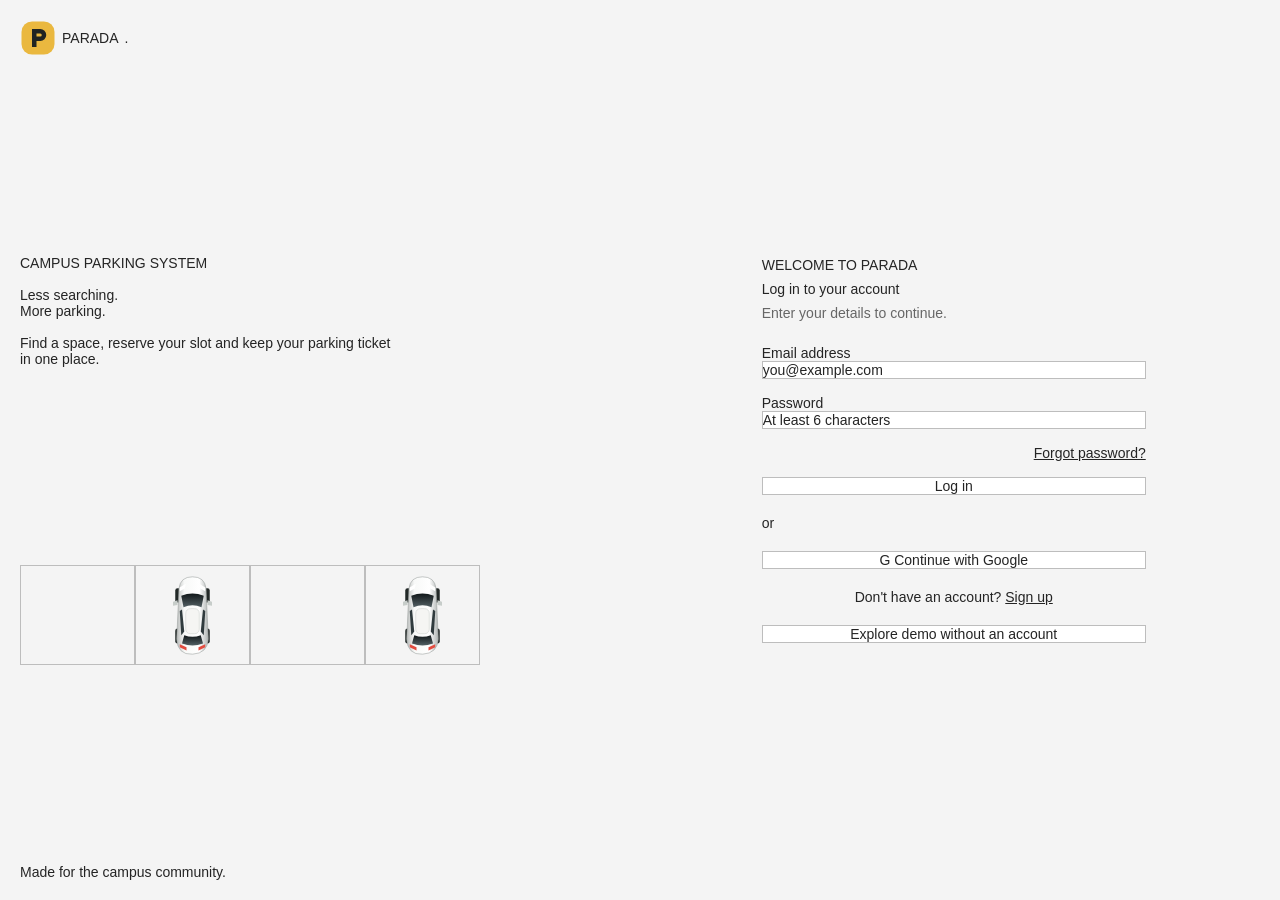
==== commit 71efbc4f: "Add files via upload" ====
--- a/index.html
+++ b/index.html
@@ -6,7 +6,7 @@
     <title>PARADA | Campus Parking</title>
     <link rel="stylesheet" href="tailwind.css">
     <link rel="stylesheet" href="Design.css">
-    <link rel="icon" href="img/logo.png" type="image/png">
+    <link rel="icon" href="img/logo.svg">
     <script defer src="Data.js"></script>
     <script type="module" src="Firebase.js"></script>
 </head>
@@ -14,14 +14,14 @@
     <!-- LOGIN AND SIGN UP -->
     <section id="authPage" class="authLayout min-h-screen p-5">
         <div class="authArt flex flex-col justify-between">
-            <div class="brand"><img src="img/logo.png" alt=""> PARADA<span>.</span></div>
+            <div class="brand"><img src="img/logo.svg" alt=""> PARADA<span>.</span></div>
             <div><span class="eyebrow">CAMPUS PARKING SYSTEM</span><h1 class="mt-4">Less searching.<br>More parking.</h1><p class="mt-4 max-w-sm">Find a space, reserve your slot and keep your parking ticket in one place.</p></div>
             <div class="authParking"><div></div><div><img src="img/car.svg" alt=""></div><div></div><div><img src="img/car.svg" alt=""></div></div>
-            <p class="muted">Parking system for students in Cavite State University.</p>
+            <p class="">Made for the campus community.</p>
         </div>
         <div class="authForm p-5">
             <div class="max-w-sm w-full mx-auto">
-                <div class="brand mb-8 authMobile"><img src="img/logo.png" alt=""> PARADA<span>.</span></div>
+                <div class="brand mb-8 authMobile"><img src="img/logo.svg" alt=""> PARADA<span>.</span></div>
                 <p class="eyebrow">WELCOME TO PARADA</p>
                 <h2 id="authTitle" class="mt-2">Log in to your account</h2>
                 <p id="authSubtitle" class="muted mt-2 mb-6">Enter your details to continue.</p>
@@ -44,7 +44,7 @@
     <!-- HEADER -->
     <div id="app" hidden class="appShell max-w-[1500px] mx-auto p-3 sm:p-5 lg:p-7">
         <header class="header flex items-center justify-between gap-3">
-            <a href="#dashboard" class="brand"><img src="img/logo.png" alt=""> PARADA<span>.</span></a>
+            <a href="#dashboard" class="brand"><img src="img/logo.svg" alt=""> PARADA<span>.</span></a>
             <nav class="navLinks" aria-label="Main navigation">
                 <a class="navAct" href="#dashboard" data-target="dashboard"><span class="navIcon">▦</span>Dashboard</a>
                 <a class="navAct" href="#campus" data-target="campus"><span class="navIcon">⌖</span>Campus</a>
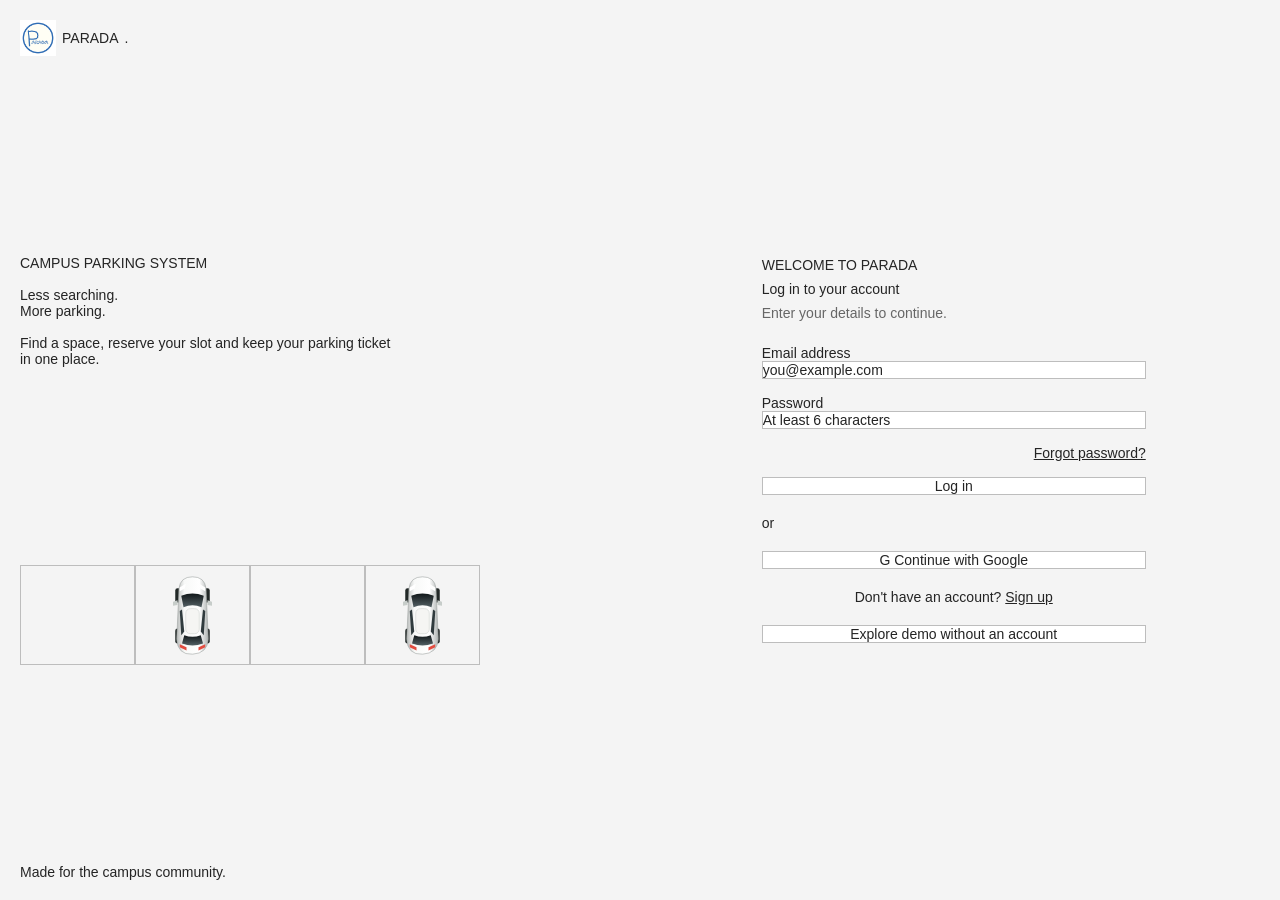
==== commit be922583: "Update index.html" ====
--- a/index.html
+++ b/index.html
@@ -6,7 +6,7 @@
     <title>PARADA | Campus Parking</title>
     <link rel="stylesheet" href="tailwind.css">
     <link rel="stylesheet" href="Design.css">
-    <link rel="icon" href="img/logo.svg">
+    <link rel="icon" href="img/logo.png">
     <script defer src="Data.js"></script>
     <script type="module" src="Firebase.js"></script>
 </head>
@@ -14,14 +14,14 @@
     <!-- LOGIN AND SIGN UP -->
     <section id="authPage" class="authLayout min-h-screen p-5">
         <div class="authArt flex flex-col justify-between">
-            <div class="brand"><img src="img/logo.svg" alt=""> PARADA<span>.</span></div>
+            <div class="brand"><img src="img/logo.png" alt=""> PARADA<span>.</span></div>
             <div><span class="eyebrow">CAMPUS PARKING SYSTEM</span><h1 class="mt-4">Less searching.<br>More parking.</h1><p class="mt-4 max-w-sm">Find a space, reserve your slot and keep your parking ticket in one place.</p></div>
             <div class="authParking"><div></div><div><img src="img/car.svg" alt=""></div><div></div><div><img src="img/car.svg" alt=""></div></div>
             <p class="">Made for the campus community.</p>
         </div>
         <div class="authForm p-5">
             <div class="max-w-sm w-full mx-auto">
-                <div class="brand mb-8 authMobile"><img src="img/logo.svg" alt=""> PARADA<span>.</span></div>
+                <div class="brand mb-8 authMobile"><img src="img/logo.png" alt=""> PARADA<span>.</span></div>
                 <p class="eyebrow">WELCOME TO PARADA</p>
                 <h2 id="authTitle" class="mt-2">Log in to your account</h2>
                 <p id="authSubtitle" class="muted mt-2 mb-6">Enter your details to continue.</p>
